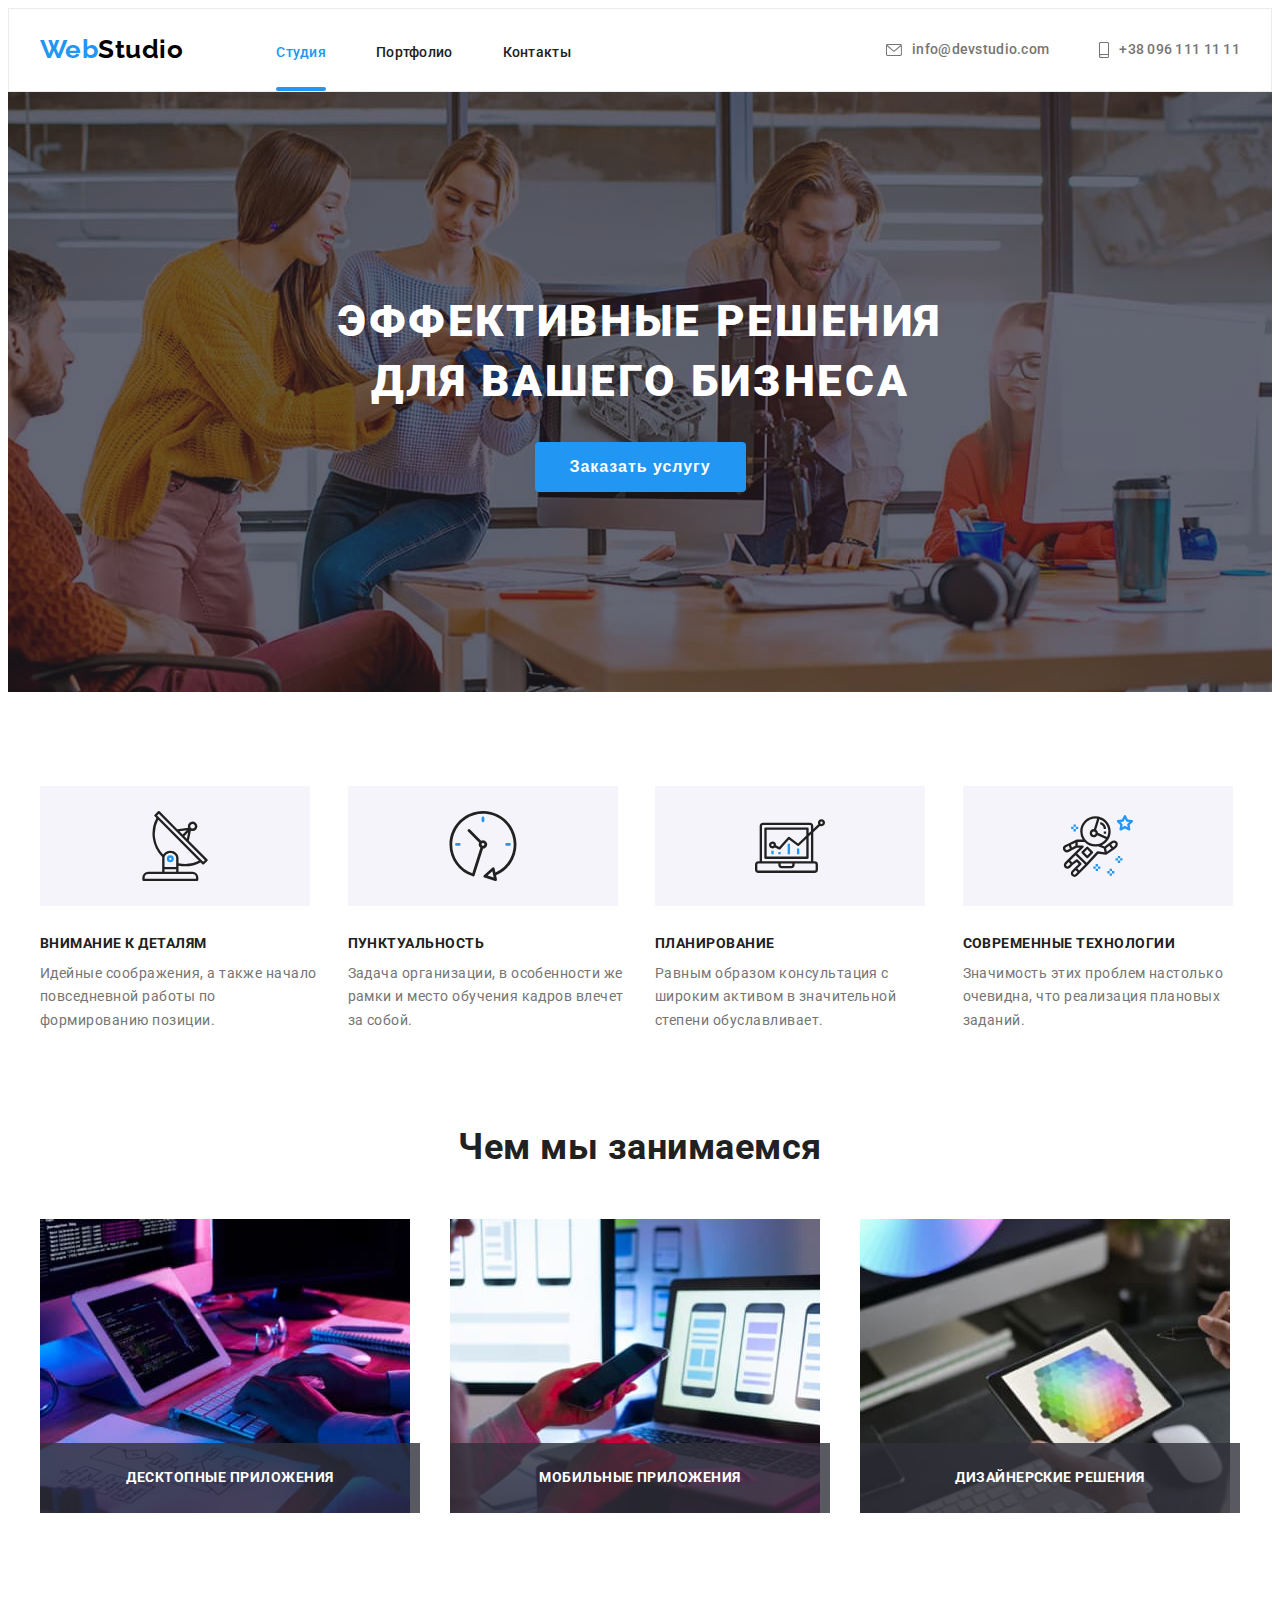
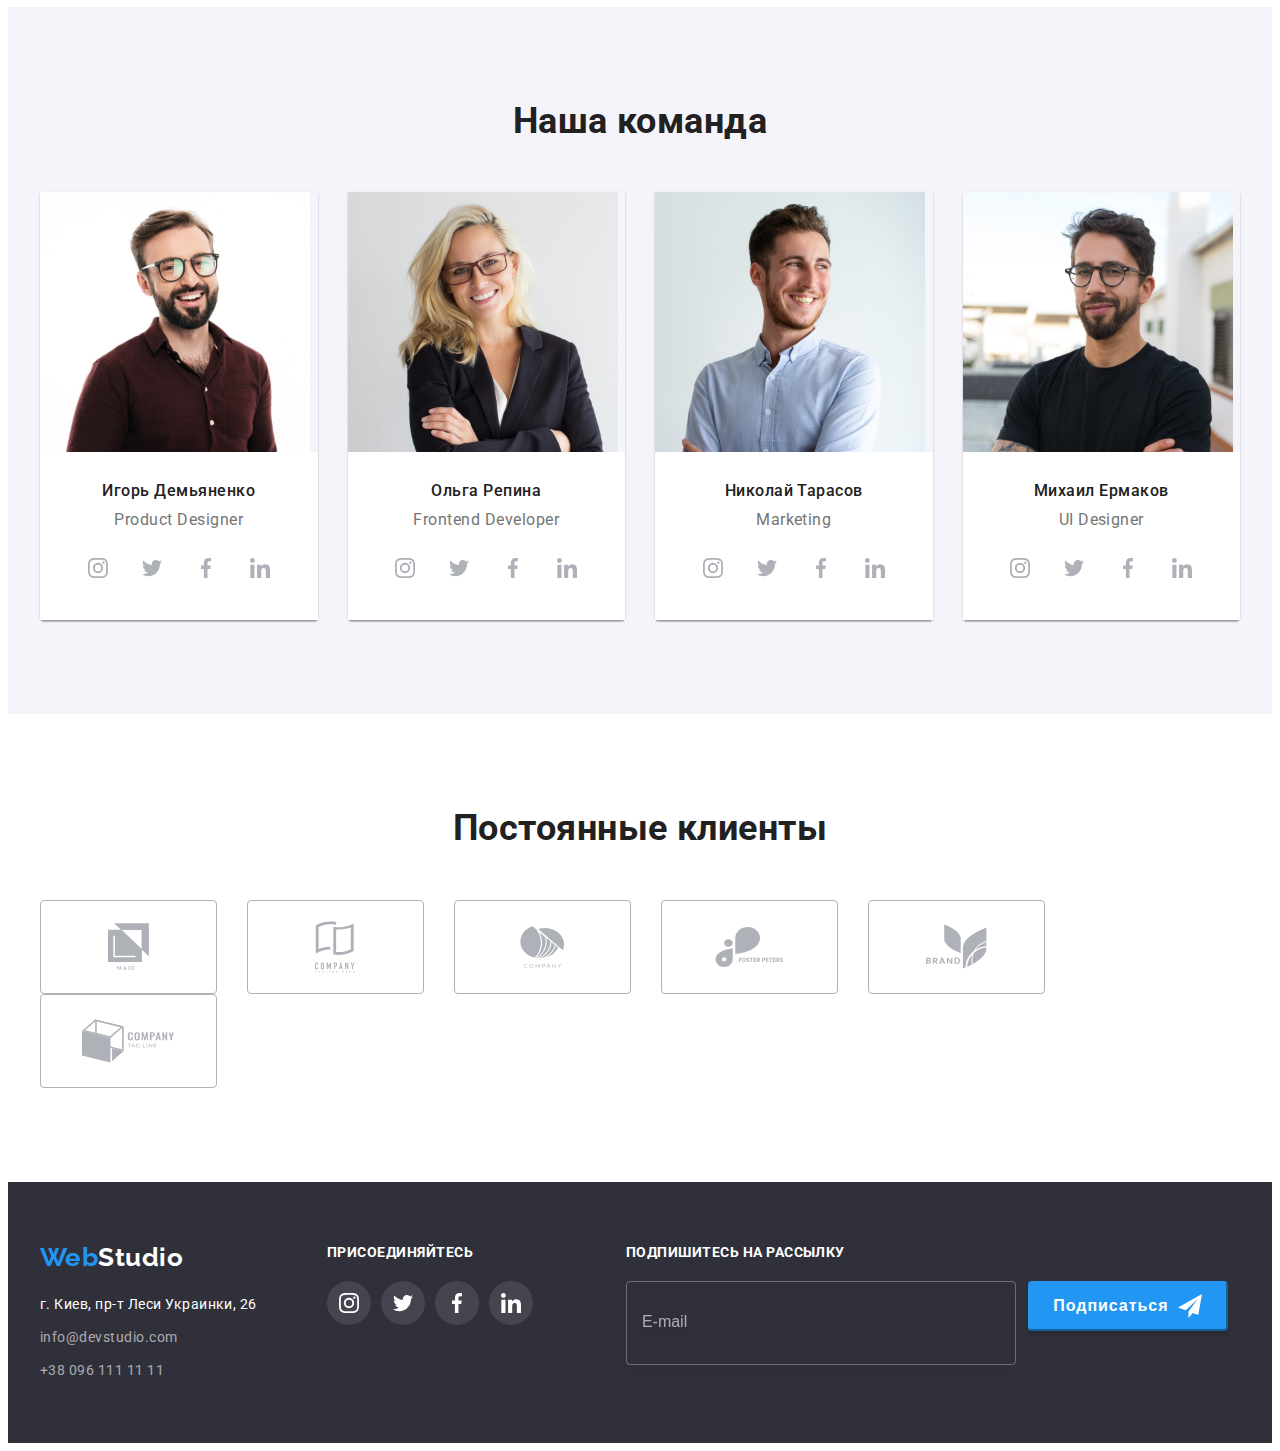
==== index.html @ ed7ffbe1 "дз 7" ====
<!DOCTYPE html>
<html lang="ru">

<head>
  <meta charset="UTF-8" />
  <meta http-equiv="X-UA-Compatible" content="IE=edge" />
  <meta name="viewport" content="width=device-width, initial-scale=1.0" />
  <title>Студия</title>
  <link rel="preconnect" href="https://fonts.gstatic.com" />
  <link href="https://fonts.googleapis.com/css2?family=Raleway:wght@700&family=Roboto:wght@400;500;700;900&display=swap"
    rel="stylesheet" />
  <link rel="stylesheet" href="https://cdnjs.cloudflare.com/ajax/libs/modern-normalize/1.1.0/modern-normalize.min.css"
    integrity="sha512-wpPYUAdjBVSE4KJnH1VR1HeZfpl1ub8YT/NKx4PuQ5NmX2tKuGu6U/JRp5y+Y8XG2tV+wKQpNHVUX03MfMFn9Q=="
    crossorigin="anonymous" referrerpolicy="no-referrer" />
  <link rel="stylesheet" href="./css/styles.css" />
</head>

<body>
  <!--Шапка-->
  <header class="header">
    <div class="container">
      <nav class="nav">
        <a href="./" class="logo link"><span class="prelogo">Web</span>Studio</a>
        <ul class="nav-list list">
          <li class="item"><a href="./index.html" class="link-nav current link">Студия</a></li>
          <li class="item"><a href="./portfolio.html" class="link-nav link">Портфолио</a></li>
          <li class="item"><a href="" class="link-nav link">Контакты</a></li>
        </ul>
      </nav>
      <ul class="info list">
        <li class="item">
          <a href="mailto:info@devstudio.com" class="link-info link">
            <svg class="icon" width="16" height="12">
              <use href="./images/icons.svg#icon-envelope"></use>
            </svg>info@devstudio.com
          </a>
        </li>
        <li class="item">
          <a href="tel:+380961111111" class="link-info link">
            <svg class="icon" width="10" height="16">
              <use href="./images/icons.svg#icon-smartphone"></use>
            </svg>+38 096 111 11 11</a>
        </li>
      </ul>
    </div>
  </header>
  <main>
    <!--Герой-->
    <section class="hero">
      <div class="container">
        <h1 class="hero-title list">
          Эффективные решения<br />
          для вашего бизнеса
        </h1>
        <button type="button" class="button-hero" data-modal-open>Заказать услугу</button>
      </div>
    </section>
    <!--Особенности-->
    <section class="section nopadding">
      <div class="container features">
        <h2 class="visually-hidden">Особенности</h2>
        <ul class="list">
          <li class="item">
            <div class="box">
              <svg class="icon" width="70" height="70">
                <use href="./images/icons.svg#icon-antenna"></use>
              </svg>
            </div>
            <h3 class="title">Внимание к деталям</h3>
            <p class="text">
              Идейные соображения, а также начало повседневной работы по формированию позиции.
            </p>
          </li>
          <li class="item">
            <div class="box">
              <svg class="icon" width="70" height="70">
                <use href="./images/icons.svg#icon-clock"></use>
              </svg>
            </div>
            <h3 class="title">Пунктуальность</h3>
            <p class="text">
              Задача организации, в особенности же рамки и место обучения кадров влечет за собой.
            </p>
          </li>
          <li class="item">
            <div class="box">
              <svg class="icon" width="70" height="70">
                <use href="./images/icons.svg#icon-diagram"></use>
              </svg>
            </div>
            <h3 class="title">Планирование</h3>
            <p class="text">
              Равным образом консультация с широким активом в значительной степени обуславливает.
            </p>
          </li>
          <li class="item">
            <div class="box">
              <svg class="icon" width="70" height="70">
                <use href="./images/icons.svg#icon-astronaut"></use>
              </svg>
            </div>
            <h3 class="title">Современные технологии</h3>
            <p class="text">
              Значимость этих проблем настолько очевидна, что реализация плановых заданий.
            </p>
          </li>
        </ul>
      </div>
    </section>
    <!--Чем мы занимаемся-->
    <section class="section">
      <div class="container works">
        <h2 class="heading">Чем мы занимаемся</h2>
        <ul class="list">
          <li class="item">
            <img src="./images/studio/what-are-we-doing-2.jpg" alt="работа за компьютером" width="370" height="294" />
            <p class="works-text">Десктопные приложения</p>
          </li>
          <li class="item">
            <img src="./images/studio/what-are-we-doing.jpg" alt="работа за компьютером" width="370" height="294" />
            <p class="works-text">Мобильные приложения</p>
          </li>
          <li class="item">
            <img src="./images/studio/what-are-we-doing-3.jpg" alt="работа за планшетом" width="370" height="294" />
            <p class="works-text">Дизайнерские решения</p>
          </li>
        </ul>
      </div>
    </section>
    <!--Наша команда-->
    <section class="section team">
      <div class="container">
        <h2 class="heading">Наша команда</h2>
        <ul class="list">
          <li class="item">
            <img src="./images/studio/ihor-demianenko.jpg" alt="фото мужчины" width="270" height="260" />
            <div class="caption">
              <h3 class="title">Игорь Демьяненко</h3>
              <p lang="en" class="text">Product Designer</p>
              <ul class="list list-icon">
                <li class="icon">
                  <a class="icon-link" href=""><svg width="20" height="20">
                      <use href="./images/icons.svg#icon-instagram"></use>
                    </svg></a>
                </li>
                <li class="icon">
                  <a class="icon-link" href=""><svg width="20" height="20">
                      <use href="./images/icons.svg#icon-twitter"></use>
                    </svg></a>
                </li>
                <li class="icon">
                  <a class="icon-link" href=""><svg width="20" height="20">
                      <use href="./images/icons.svg#icon-facebook"></use>
                    </svg></a>
                </li>
                <li class="icon">
                  <a class="icon-link" href=""><svg width="20" height="20">
                      <use href="./images/icons.svg#icon-linkedin"></use>
                    </svg></a>
                </li>
              </ul>
            </div>
          </li>
          <li class="item">
            <img src="./images/studio/olga-repina.jpg" alt="фото девушки" width="270" height="260" />
            <div class="caption">
              <h3 class="title">Ольга Репина</h3>
              <p lang="en" class="text">Frontend Developer</p>
              <ul class="list list-icon">
                <li class="icon">
                  <a class="icon-link" href=""><svg width="20" height="20">
                      <use href="./images/icons.svg#icon-instagram"></use>
                    </svg></a>
                </li>
                <li class="icon">
                  <a class="icon-link" href=""><svg width="20" height="20">
                      <use href="./images/icons.svg#icon-twitter"></use>
                    </svg></a>
                </li>
                <li class="icon">
                  <a class="icon-link" href=""><svg width="20" height="20">
                      <use href="./images/icons.svg#icon-facebook"></use>
                    </svg></a>
                </li>
                <li class="icon">
                  <a class="icon-link" href=""><svg width="20" height="20">
                      <use href="./images/icons.svg#icon-linkedin"></use>
                    </svg></a>
                </li>
              </ul>
            </div>
          </li>
          <li class="item">
            <img src="./images/studio/nicolay-tarasov.jpg" alt="фото мужчины" width="270" height="260" />
            <div class="caption">
              <h3 class="title">Николай Тарасов</h3>
              <p lang="en" class="text">Marketing</p>
              <ul class="list list-icon">
                <li class="icon">
                  <a class="icon-link" href=""><svg width="20" height="20">
                      <use href="./images/icons.svg#icon-instagram"></use>
                    </svg></a>
                </li>
                <li class="icon">
                  <a class="icon-link" href=""><svg width="20" height="20">
                      <use href="./images/icons.svg#icon-twitter"></use>
                    </svg></a>
                </li>
                <li class="icon">
                  <a class="icon-link" href=""><svg width="20" height="20">
                      <use href="./images/icons.svg#icon-facebook"></use>
                    </svg></a>
                </li>
                <li class="icon">
                  <a class="icon-link" href=""><svg width="20" height="20">
                      <use href="./images/icons.svg#icon-linkedin"></use>
                    </svg></a>
                </li>
              </ul>
            </div>
          </li>
          <li class="item">
            <img src="./images/studio/mihail-ermakov.jpg" alt="фото мужчины" width="270" height="260" />
            <div class="caption">
              <h3 class="title">Михаил Ермаков</h3>
              <p lang="en" class="text">UI Designer</p>
              <ul class="list list-icon">
                <li class="icon">
                  <a class="icon-link" href=""><svg width="20" height="20">
                      <use href="./images/icons.svg#icon-instagram"></use>
                    </svg></a>
                </li>
                <li class="icon">
                  <a class="icon-link" href=""><svg width="20" height="20">
                      <use href="./images/icons.svg#icon-twitter"></use>
                    </svg></a>
                </li>
                <li class="icon">
                  <a class="icon-link" href=""><svg width="20" height="20">
                      <use href="./images/icons.svg#icon-facebook"></use>
                    </svg></a>
                </li>
                <li class="icon">
                  <a class="icon-link" href=""><svg width="20" height="20">
                      <use href="./images/icons.svg#icon-linkedin"></use>
                    </svg></a>
                </li>
              </ul>
            </div>
          </li>
        </ul>
      </div>
    </section>
    <!-- Постоянные клиенты -->
    <section class="section clients">
      <div class="container">
        <h2 class="heading">Постоянные клиенты</h2>
        <ul class="list">
          <li class="icon">
            <a class="icon-link" href=""><svg width="41" height="47">
                <use href="./images/icons.svg#icon-client-one"></use>
              </svg></a>
          </li>
          <li class="icon">
            <a class="icon-link" href=""><svg width="40" height="52">
                <use href="./images/icons.svg#icon-client-two"></use>
              </svg></a>
          </li>
          <li class="icon">
            <a class="icon-link" href=""><svg width="44" height="42">
                <use href="./images/icons.svg#icon-client-three"></use>
              </svg></a>
          </li>
          <li class="icon">
            <a class="icon-link" href=""><svg width="85" height="40">
                <use href="./images/icons.svg#icon-client-four"></use>
              </svg></a>
          </li>
          <li class="icon">
            <a class="icon-link" href=""><svg width="63" height="45">
                <use href="./images/icons.svg#icon-client-five"></use>
              </svg></a>
          </li>
          <li class="icon">
            <a class="icon-link" href=""><svg width="94" height="44">
                <use href="./images/icons.svg#icon-client-six"></use>
              </svg></a>
          </li>
        </ul>
      </div>
    </section>
  </main>
  <!--Футер-->
  <footer class="footer">
    <div class="container footer-box">
      <div class="fotter-address">
        <a href="./" class="footer-logo link"><span class="prelogo">Web</span>Studio</a>
        <address class="address">
          <ul class="list">
            <li class="item">
              <a href="https://goo.gl/maps/eZ2Spch4mHqErUUC6" target="_blank" rel="noopener noreferrer"
                class="address-link link">г. Киев, пр-т Леси Украинки, 26</a>
            </li>
            <li class="item">
              <a href="mailto:info@devstudio.com" class="footer-link link">info@devstudio.com</a>
            </li>
            <li class="item">
              <a href="tel:+380961111111" class="footer-link link">+38 096 111 11 11</a>
            </li>
          </ul>
        </address>
      </div>
      <div class="social-link">
        <b class="join">присоединяйтесь</b>
        <ul class="list list-icon">
          <li class="icon">
            <a class="icon-link" href=""><svg width="20" height="20">
                <use href="./images/icons.svg#icon-instagram"></use>
              </svg></a>
          </li>
          <li class="icon">
            <a class="icon-link" href=""><svg width="20" height="20">
                <use href="./images/icons.svg#icon-twitter"></use>
              </svg></a>
          </li>
          <li class="icon">
            <a class="icon-link" href=""><svg width="20" height="20">
                <use href="./images/icons.svg#icon-facebook"></use>
              </svg></a>
          </li>
          <li class="icon">
            <a class="icon-link" href=""><svg width="20" height="20">
                <use href="./images/icons.svg#icon-linkedin"></use>
              </svg></a>
          </li>
        </ul>
      </div>
      <div class="footer-form-box">
        <b class="footer-form-title">Подпишитесь на рассылку</b>
        <form class="footer-form" action="#">
        <label class="footer-form-field">
          <input class="footer-form-input" type="email" name="user-email" placeholder="E-mail" required>
        </label>
        <button class="footer-form-btn" type="submit">Подписаться
          <svg class="footer-form-icon" width="24" height="24">
            <use href="./images/icons.svg#icon-send"></use>
          </svg>
        </button>
        </form>
        </div>
      </div>
  </footer>
  <!-- Backdrop Modal -->
  <div class="backdrop is-hidden" data-modal>
    <div class="modal">
      <button class="btn-modal" type="button" data-modal-close>
        <svg width="11" height="11">
          <use href="./images/icons.svg#icon-close-black"></use>
        </svg>
      </button>
      <form action="#" class="modal-form">
        <b class="modal-form-title">Оставьте свои данные, мы вам перезвоним</b>
        <label class="modal-form-field">Имя
          <span class="modal-form-position">
            <input class="modal-form-input" type="text" name="user-name" pattern="[a-zA-Zа-яёА-ЯЁ]+" required
              minlength="2">
            <svg class="modal-form-icon" width="12" height="12">
              <use href="./images/icons.svg#icon-person"></use>
            </svg>
          </span>
        </label>
        <label class="modal-form-field">Телефон
          <span class="modal-form-position">
            <input class="modal-form-input" type="tel" name="user-phone" pattern="[0-9]{3}-[0-9]{3}-[0-9]{2}-[0-9]{2}"
              title="096-000-00-00" required>
            <svg class="modal-form-icon" width="13" height="13">
              <use href="./images/icons.svg#icon-phone"></use>
            </svg>
          </span>
        </label>
        <label class="modal-form-field">Почта
          <span class="modal-form-position">
            <input class="modal-form-input" type="email" name="user-email" required>
            <svg class="modal-form-icon" width="18" height="18">
              <use href="./images/icons.svg#icon-email"></use>
            </svg>
          </span>
        </label>
        <label class="modal-form-textarea">Комментарий
          <textarea class="modal-form-message" name="user-message" placeholder="Введите текст"></textarea>
        </label>
        <label for="accept-policy" class="modal-form-checkbox-field">
          <input type="checkbox" class="modal-form-checkbox visually-hidden" id="accept-policy">
          <span class="checkbox-icon"></span>Соглашаюсь с рассылкой и принимаю&nbsp;
          <a href="#" class="modal-form-checkbox-link">Условия договора</a>
        </label>
        <button type="submit" class="modal-form-btn">Отправить</button>
      </form>

    </div>
  </div>
  <script src="./js/modal.js"></script>
</body>

</html>
---- css/styles.css ----
:root {
  --transition: 250ms cubic-bezier(0.4, 0, 0.2, 1);
  --primary-text-color: #757575;
  --title-color: #212121;
  --white-color: #ffffff;
  --accent-color: #2196f3;
  --accent-background: #2f303a;
}
/* Сброс */
h1,
h2,
h3,
h4,
h5,
h6,
p {
  margin-top: 0px;
  margin-bottom: 0px;
}
ul,
ol {
  margin-top: 0px;
  margin-bottom: 0px;
  padding-left: 0px;
}
img {
  display: block;
}
.list {
  list-style-type: none;
}
.link {
  text-decoration: none;
}
.visually-hidden {
  position: absolute !important;
  clip: rect(1px 1px 1px 1px); /* IE6, IE7 */
  clip: rect(1px, 1px, 1px, 1px);
  padding: 0 !important;
  border: 0 !important;
  height: 1px !important;
  width: 1px !important;
  overflow: hidden;
}
/* Боди */
body {
  color: var(--primary-text-color);
  font-family: Roboto, sans-serif;
  letter-spacing: 0.03em;
  font-size: 16px;
}
/* Контейнер */
.container {
  width: 1200px;
  padding-left: 15px;
  padding-right: 15px;
  margin-left: auto;
  margin-right: auto;
}
/*Шапка*/
.header {
  border: 1px solid #ececec;
}
.header .container {
  display: flex;
  align-items: center;
}
/*Логотип*/
.prelogo {
  color: var(--accent-color);
}
.logo {
  font-family: Raleway, sans-serif;
  font-weight: 700;
  font-size: 26px;
  line-height: 1.2;

  color: #000000;
  margin-right: 93px;
}
/*Навигация*/
.nav-list {
  display: flex;
}
.nav-list .item + .item {
  margin-left: 50px;
}
.info {
  display: flex;
  margin-left: auto;
}
.nav {
  display: flex;
  align-items: center;
}
.info .item + .item {
  margin-left: 50px;
}
.link-nav {
  display: inline-block;
  font-weight: 500;
  font-size: 14px;
  line-height: 1.14;
  letter-spacing: 0.02em;

  color: var(--title-color);

  padding-top: 36px;
  padding-bottom: 30px;

  transition: color var(--transition);
}
.link-info {
  display: flex;
  align-items: center;

  font-weight: 500;
  font-size: 14px;
  line-height: 1.14;
  letter-spacing: 0.02em;

  color: var(--primary-text-color);

  transition: color var(--transition);
}
/* Icon */
.info .icon {
  fill: currentColor;
  margin-right: 10px;
}
/* Hover Focus Current */
.link-nav.current,
.link-info:hover,
.link-nav:hover,
.address-link:hover,
.footer-link:hover,
.link-info:focus,
.link-nav:focus,
.address-link:focus,
.footer-link:focus {
  color: var(--accent-color);
}
.current {
  position: relative;
}
.current::after {
  position: absolute;
  bottom: 0;
  content: '';
  display: block;
  width: 100%;
  height: 4px;
  background-color: var(--accent-color);
  border-radius: 2px;
}

/*Герой*/
.hero {
  text-align: center;
  align-items: center;
  max-width: 1600px;

  background-color: var(--accent-background);
  background-image: linear-gradient(rgba(47, 48, 58, 0.4), rgba(47, 48, 58, 0.4)),
    url(../images/studio/bgimd.jpg);
  background-size: cover;
  background-position: center;

  margin: 0 auto;
  padding-top: 200px;
  padding-bottom: 200px;
}
.hero-title {
  font-weight: 900;
  font-size: 44px;
  line-height: 1.36;
  text-align: center;
  letter-spacing: 0.06em;
  text-transform: uppercase;

  color: var(--white-color);

  margin-bottom: 30px;
}

/*Кнопка героя*/
.button-hero {
  display: flex;
  align-items: center;
  font-weight: 700;
  font-size: 16px;
  line-height: 1.88;
  letter-spacing: 0.06em;
  height: 50px;
  min-width: 200px;
  cursor: pointer;

  background-color: var(--accent-color);
  color: var(--white-color);

  margin-left: auto;
  margin-right: auto;
  padding: 10px 32px;
  border: solid transparent;
  border-radius: 4px;

  transition: background-color var(--transition), box-shadow var(--transition);
}
.button-hero:hover {
  background-color: #188ce8;
  box-shadow: 0px 4px 4px rgba(0, 0, 0, 0.15);
}

/*Секции*/
.section {
  padding-top: 94px;
  padding-bottom: 94px;
}

.section .list {
  display: flex;
  flex-wrap: wrap;
  margin-left: -30px;
}
.section .item {
  margin-left: 30px;
  flex-basis: calc((100% - 120px) / 4);
}
.heading {
  font-size: 36px;
  line-height: 1.16;
  text-align: center;

  color: var(--title-color);

  margin-bottom: 50px;
}

.section .title {
  font-size: 14px;
  font-weight: 500;
  line-height: 1.18;

  color: var(--title-color);

  margin-bottom: 10px;
}
.section .text {
  font-size: 14px;
  line-height: 1.7;
}
/* Особенности */
.nopadding {
  padding-bottom: 0;
}
.features .item {
  width: 270px;
}
.features .title {
  color: var(--title-color);
  font-weight: 700;
  line-height: 1.14;
  text-transform: uppercase;
}
.features .box {
  max-width: 270px;
  height: 120px;
  margin-bottom: 30px;

  background-color: #f5f4fa;

  display: flex;
  align-items: center;
  justify-content: center;
}

/*Чем мы занимаемся*/
.works .list {
  margin-left: -30px;
}
.works .item {
  position: relative;
  margin-left: 30px;
  flex-basis: calc((100% - 90px) / 3);
}
.works-text {
  position: absolute;
  bottom: 0;

  font-weight: 700;
  font-size: 14px;
  line-height: 1.14;
  text-align: center;
  text-transform: uppercase;

  width: 100%;
  padding-top: 27px;
  padding-bottom: 27px;

  background: rgba(47, 48, 58, 0.8);
  color: var(--white-color);
}

/* Наша команда */
.team .list-icon {
  text-align: center;
  margin-left: 0;
  margin-top: 16px;
  justify-content: center;
}
.team .icon-link {
  color: #afb1b8;
}
.team .icon-link:hover,
.team .icon-link:focus {
  background-color: var(--accent-color);
  fill: var(--white-color);
}
.list-icon .icon-link {
  fill: currentColor;
  display: flex;
  padding: 12px;
  border-radius: 50%;

  transition: background-color var(--transition), fill var(--transition);
}
.list-icon .icon + .icon {
  margin-left: 10px;
}
.team .item {
  width: 270px;
  text-align: center;
  box-shadow: 0px 1px 3px rgba(0, 0, 0, 0.12), 0px 1px 1px rgba(0, 0, 0, 0.14),
    0px 2px 1px rgba(0, 0, 0, 0.2);
  border-radius: 0px 0px 4px 4px;
}
.team .title {
  font-size: 16px;
}
.team .text {
  font-size: 16px;
  line-height: 1.18;
}
.caption {
  background-color: var(--white-color);
  padding-top: 30px;
  padding-bottom: 30px;
}
.section.team {
  background-color: #f5f4fa;
}

/* Постоянные клиенты */
.clients .icon {
  display: flex;
  width: 170px;
  height: 92px;
  margin-left: 30px;
  flex-basis: calc((100% - 180px) / 6);

  fill: currentColor;
  border: 1px solid #afb1b8;
  border-radius: 4px;
}
.clients .icon-link {
  display: flex;
  justify-content: center;
  align-items: center;
  width: 100%;
  height: 100%;
  fill: #afb1b8;

  transition: fill var(--transition), border var(--transition);
}
.clients .icon-link:hover,
.clients .icon-link:focus {
  fill: var(--accent-color);
  border: 1px solid var(--accent-color);
}

/*Футер*/
.footer {
  background-color: var(--accent-background);
  padding-top: 60px;
  padding-bottom: 60px;
}
.footer-box {
  display: flex;
}
.footer-logo {
  display: inline-block;

  font-family: Raleway, sans-serif;
  font-weight: 700;
  font-size: 26px;
  line-height: 1.2;

  margin-bottom: 20px;
}
.address {
  font-style: normal;
  font-size: 14px;
  line-height: 1.7;
  margin-right: 70px;
}
.footer-logo,
.address-link {
  color: var(--white-color);
}
.address-link {
  transition: color var(--transition);
}
.footer-link {
  color: rgba(255, 255, 255, 0.6);

  transition: color var(--transition);
}
.address .item {
  margin-bottom: 9px;
}
.address .item:last-child {
  margin-bottom: 0px;
}
.social-link .list-icon {
  display: flex;
}
.join {
  display: inline-block;
  font-size: 14px;
  line-height: 1.14;
  text-transform: uppercase;
  margin-bottom: 20px;

  color: var(--white-color);
}
.social-link .icon-link {
  background-color: rgba(255, 255, 255, 0.1);
  fill: var(--white-color);

  transition: background-color var(--transition);
}
.social-link .icon-link:hover,
.social-link .icon-link:focus {
  background-color: var(--accent-color);
}

/* Портфолио*/
/* Кнопки портфолио */
.list.filter {
  display: flex;
  justify-content: center;
  margin-bottom: 50px;
}
.filter .item {
  flex-basis: auto;
}
.filter .item + .item {
  margin-left: 8px;
}
.button-portfolio {
  display: flex;
  align-items: center;
  font-weight: 500;
  font-size: 16px;
  line-height: 1.6;
  cursor: pointer;

  background: #f5f4fa;
  color: var(--title-color);

  height: 38px;
  min-width: 73px;
  padding-top: 6px;
  padding-bottom: 6px;
  padding-left: 22px;
  padding-right: 22px;

  border-radius: 4px;
  border: solid transparent;

  transition: background-color var(--transition), color var(--transition),
    box-shadow var(--transition);
}
.button-portfolio:hover,
.button-portfolio:focus {
  background-color: var(--accent-color);
  color: var(--white-color);
  box-shadow: 0px 3px 1px rgba(0, 0, 0, 0.1), 0px 1px 2px rgba(0, 0, 0, 0.08),
    0px 2px 2px rgba(0, 0, 0, 0.12);
}

/* Карточки портфолио */
.portfolio .list {
  flex-wrap: wrap;

  margin-top: -30px;
}
.portfolio .item {
  margin-top: 30px;
  flex-basis: calc((100% - 90px) / 3);
}
.portfolio .link {
  display: block;
  transition: box-shadow var(--transition);
}
.portfolio .link:hover,
.portfolio .link:focus {
  box-shadow: 0px 1px 1px rgba(0, 0, 0, 0.12), 0px 4px 4px rgba(0, 0, 0, 0.06),
    1px 4px 6px rgba(0, 0, 0, 0.12);
}
.portfolio .title {
  font-weight: 700;
  font-size: 18px;
  line-height: 2;
  letter-spacing: 0.06em;

  color: var(--title-color);
}
.portfolio .subject {
  font-size: 16px;
  line-height: 1.8;

  color: var(--primary-text-color);
}
.portfolio .text {
  width: 370px;
  padding-top: 20px;
  padding-bottom: 20px;
  padding-left: 24px;
  padding-right: 24px;
  border: 1px solid #eeeeee;
  border-top: none;
}
.portfolio .overlay {
  position: relative;
  overflow: hidden;
}
.portfolio .link:hover .overlay-text,
.portfolio .link:focus .overlay-text {
  transform: translateY(0%);
}
.overlay-text {
  display: inline-block;
  position: absolute;
  top: 0;
  left: 0;
  padding: 63px 24px;

  width: 100%;
  height: 100%;

  font-size: 18px;
  line-height: 1.55;

  color: var(--white-color);
  background: rgba(33, 150, 243, 0.9);

  transition: transform var(--transition);

  transform: translateY(100%);
}
/* Backdrop */
.backdrop {
  position: fixed;
  top: 0;
  left: 0;
  width: 100vw;
  height: 100vh;
  background-color: rgba(0, 0, 0, 0.2);

  visibility: visible;
  opacity: 1;
  pointer-events: auto;

  transition: visibility var(--transition), opacity var(--transition);
}

.modal {
  position: absolute;
  top: 50%;
  left: 50%;

  padding: 40px;
  width: 528px;
  height: 581px;

  background: var(--white-color);
  box-shadow: 0px 1px 3px rgba(0, 0, 0, 0.12), 0px 1px 1px rgba(0, 0, 0, 0.14),
    0px 2px 1px rgba(0, 0, 0, 0.2);
  border-radius: 4px;

  transform: translate(-50%, -50%);
}
.btn-modal {
  position: absolute;
  top: 8px;
  right: 8px;

  width: 30px;
  height: 30px;
  padding: 0;

  cursor: pointer;

  background: var(--white-color);
  border: 1px solid rgba(0, 0, 0, 0.1);
  border-radius: 50%;

  transition: fill var(--transition);
}
.btn-modal:hover,
.btn-modal:focus {
  fill: var(--accent-color);
}
.is-hidden {
  visibility: hidden;
  opacity: 0;
  pointer-events: none;
}

/* Modal form */
.modal-form {
  display: flex;
  flex-direction: column;
}
.modal-form-title {
  font-size: 20px;
  line-height: 1.15;

  margin-bottom: 12px;

  color: var(--title-color);
}

.modal-form-field {
  font-size: 12px;
  line-height: 1.16;
  margin-bottom: 10px;
}
.modal-form-input {
  width: 100%;
  height: 40px;
  margin-top: 4px;
  padding-left: 42px;

  border: 1px solid rgba(33, 33, 33, 0.2);
  border-radius: 4px;
  cursor: pointer;

  transition: border-color var(--transition);
}
.modal-form-input:focus,
.modal-form-input:hover {
  outline: none;
  border-color: var(--accent-color);
}

.modal-form-position {
  display: block;
  position: relative;
}
.modal-form-icon {
  position: absolute;
  top: 50%;
  left: 12px;

  transform: translateY(-50%);
  transition: fill var(--transition);
}
.modal-form-input:focus + .modal-form-icon {
  fill: var(--accent-color);
}

.modal-form-message {
  width: 100%;
  height: 120px;

  padding: 12px 16px;
  margin-top: 4px;
  margin-bottom: 20px;

  border: 1px solid rgba(33, 33, 33, 0.2);
  border-radius: 4px;
  resize: none;

  transition: border-color var(--transition);
}
.modal-form-message:focus,
.modal-form-message:hover {
  outline: none;
  border-color: var(--accent-color);
}

.modal-form-textarea {
  font-size: 12px;
  line-height: 1.16;
}
.modal-form-message::placeholder {
  color: rgba(117, 117, 117, 0.5);
}
/* Checkbox */
.modal-form-checkbox-field {
  display: flex;
  justify-content: center;
  align-items: center;

  font-size: 14px;
  line-height: 1.7;
  margin-bottom: 30px;
}
.checkbox-icon {
  display: inline-block;
  width: 16px;
  height: 15px;
  margin-right: 10px;

  border: 2px solid var(--title-color);

  cursor: pointer;

  transition: background-image var(--transition), border-color var(--transition);
}
.modal-form-checkbox:checked + .checkbox-icon {
  background-color: var(--accent-color);
  background-image: url(../images/modal-icons/check.svg);
  background-position: center;
  width: 16px;
  height: 15px;
}
.modal-form-checkbox:focus + .checkbox-icon {
  outline: none;
  border-color: var(--accent-color);
}
.modal-form-btn {
  height: 50px;
  min-width: 200px;
  padding: 10px 55px;
  margin-right: auto;
  margin-left: auto;

  background: var(--accent-color);
  color: var(--white-color);

  font-weight: 700;
  font-size: 16px;
  line-height: 1.9;

  display: flex;
  align-items: center;
  text-align: center;
  justify-content: center;

  box-shadow: 0px 4px 4px rgba(0, 0, 0, 0.15);
  border-radius: 4px;
  cursor: pointer;
  transition: background-color var(--transition);
}
.modal-form-btn:hover,
.modal-form-btn:focus {
  background-color: #188ce8;
}

/* Footer form */
.footer-form-box {
  margin-left: 93px;
}
.footer-form {
  display: flex;
}
.footer-form-title {
  display: inline-block;
  font-size: 14px;
  line-height: 1.14;
  text-transform: uppercase;

  color: var(--white-color);

  margin-bottom: 20px;
}
.footer-form-input {
  width: 358px;
  height: 50px;

  border: 1px solid rgba(255, 255, 255, 0.3);
  filter: drop-shadow(0px 4px 4px rgba(0, 0, 0, 0.15));
  border-radius: 4px;

  background-color: inherit;

  padding: 16px 15px;
  outline: none;
  cursor: pointer;
  transition: border-color var(--transition);
}
.footer-form-input:hover,
.footer-form-input:focus {
  border-color: var(--accent-color);
}
.footer-form-input::placeholder {
  font-size: 16px;
  line-height: 1.25;

  color: rgba(255, 255, 255, 0.6);
}

.footer-form-btn {
  display: flex;
  align-items: center;
  justify-content: center;

  height: 50px;
  min-width: 200px;
  margin-left: 12px;

  font-weight: 700;
  font-size: 16px;
  line-height: 1.88;
  letter-spacing: 0.06em;
  cursor: pointer;

  box-shadow: 0px 4px 4px rgba(0, 0, 0, 0.15);
  border-radius: 4px;
  border-color: var(--accent-color);

  background-color: var(--accent-color);
  color: var(--white-color);
}
.footer-form-icon {
  fill: var(--white-color);
  margin-left: 10px;
}
.footer-form-box {
  display: inline-block;
}
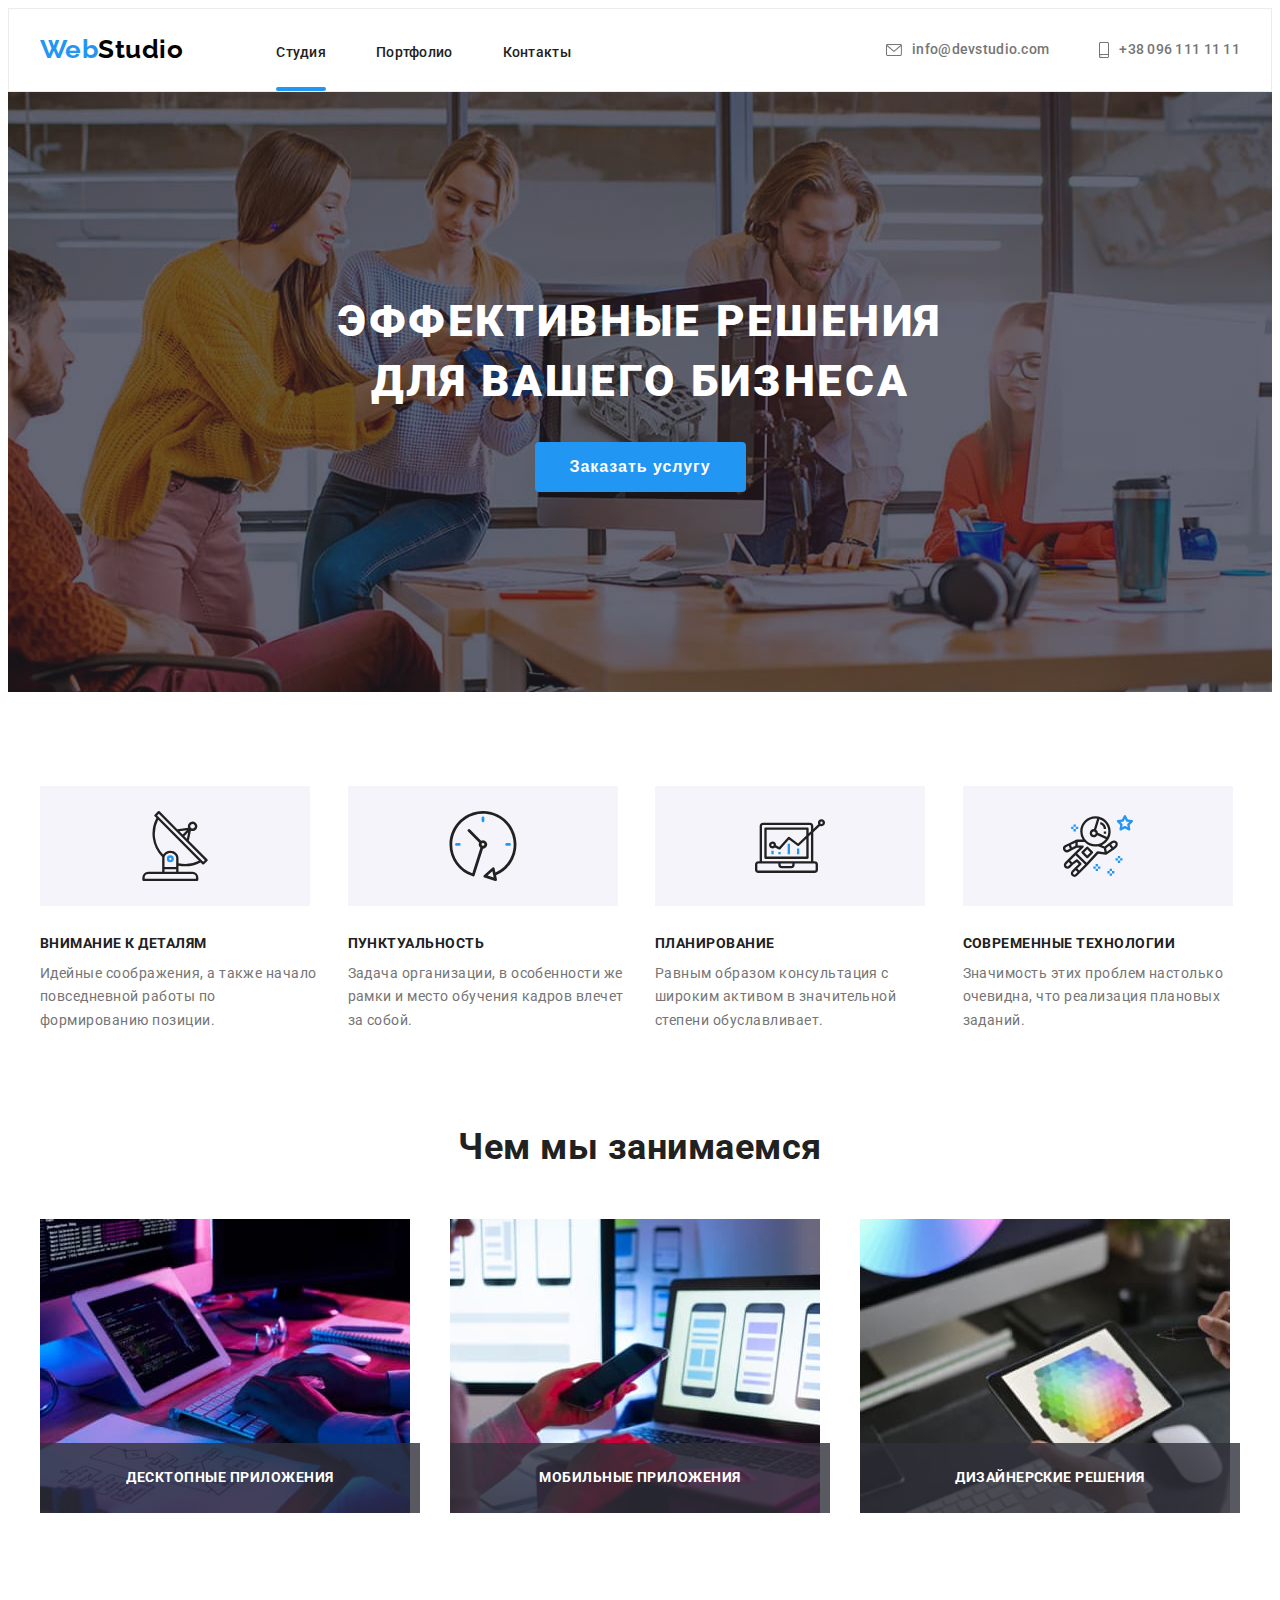
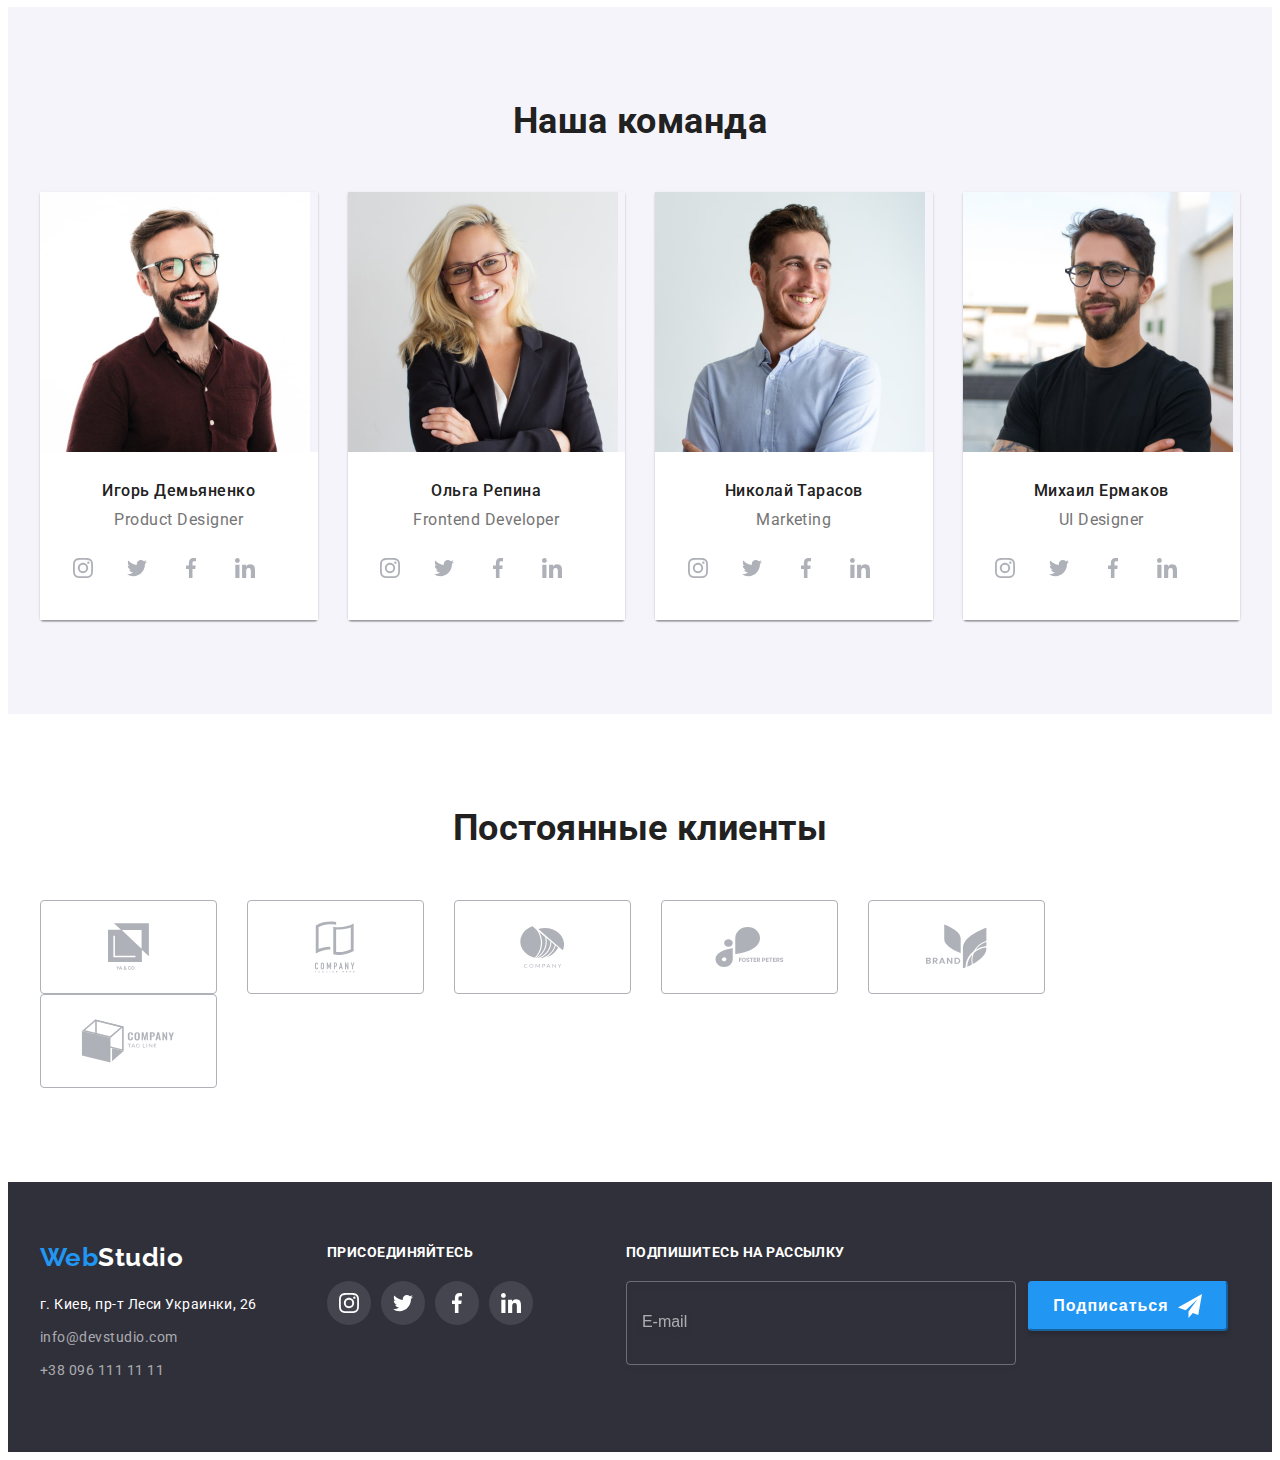
==== commit 10927fe2: "перейменованно за допомогою BEM" ====
--- a/index.html
+++ b/index.html
@@ -12,32 +12,32 @@
   <link rel="stylesheet" href="https://cdnjs.cloudflare.com/ajax/libs/modern-normalize/1.1.0/modern-normalize.min.css"
     integrity="sha512-wpPYUAdjBVSE4KJnH1VR1HeZfpl1ub8YT/NKx4PuQ5NmX2tKuGu6U/JRp5y+Y8XG2tV+wKQpNHVUX03MfMFn9Q=="
     crossorigin="anonymous" referrerpolicy="no-referrer" />
-  <link rel="stylesheet" href="./css/styles.css" />
+  <link rel="stylesheet" href="./css/main.min.css" />
 </head>
 
 <body>
   <!--Шапка-->
   <header class="header">
     <div class="container">
-      <nav class="nav">
-        <a href="./" class="logo link"><span class="prelogo">Web</span>Studio</a>
-        <ul class="nav-list list">
-          <li class="item"><a href="./index.html" class="link-nav current link">Студия</a></li>
-          <li class="item"><a href="./portfolio.html" class="link-nav link">Портфолио</a></li>
-          <li class="item"><a href="" class="link-nav link">Контакты</a></li>
+      <nav class="site-nav">
+        <a href="./" class="site-nav__logo link"><span class="site-nav__logo--blue">Web</span>Studio</a>
+        <ul class="site-nav__list list">
+          <li class="site-nav__item"><a href="./index.html" class="site-nav__link current link">Студия</a></li>
+          <li class="site-nav__item"><a href="./portfolio.html" class="site-nav__link link">Портфолио</a></li>
+          <li class="site-nav__item"><a href="" class="site-nav__link link">Контакты</a></li>
         </ul>
       </nav>
-      <ul class="info list">
-        <li class="item">
-          <a href="mailto:info@devstudio.com" class="link-info link">
-            <svg class="icon" width="16" height="12">
+      <ul class="site-info list">
+        <li class="site-info__item">
+          <a href="mailto:info@devstudio.com" class="site-info__link link">
+            <svg class="site-info__icon" width="16" height="12">
               <use href="./images/icons.svg#icon-envelope"></use>
             </svg>info@devstudio.com
           </a>
         </li>
-        <li class="item">
-          <a href="tel:+380961111111" class="link-info link">
-            <svg class="icon" width="10" height="16">
+        <li class="site-info__item">
+          <a href="tel:+380961111111" class="site-info__link link">
+            <svg class="site-info__icon" width="10" height="16">
               <use href="./images/icons.svg#icon-smartphone"></use>
             </svg>+38 096 111 11 11</a>
         </li>
@@ -48,59 +48,59 @@
     <!--Герой-->
     <section class="hero">
       <div class="container">
-        <h1 class="hero-title list">
+        <h1 class="hero__title">
           Эффективные решения<br />
           для вашего бизнеса
         </h1>
-        <button type="button" class="button-hero" data-modal-open>Заказать услугу</button>
+        <button type="btn" class="hero__btn" data-modal-open>Заказать услугу</button>
       </div>
     </section>
     <!--Особенности-->
-    <section class="section nopadding">
-      <div class="container features">
-        <h2 class="visually-hidden">Особенности</h2>
-        <ul class="list">
-          <li class="item">
-            <div class="box">
-              <svg class="icon" width="70" height="70">
+    <section class="section features section--nopadding">
+      <div class="container">
+        <h2 class="feature__heading visually-hidden">Особенности</h2>
+        <ul class="features__list list">
+          <li class="features__item">
+            <div class="features__box">
+              <svg class="features__icon" width="70" height="70">
                 <use href="./images/icons.svg#icon-antenna"></use>
               </svg>
             </div>
-            <h3 class="title">Внимание к деталям</h3>
-            <p class="text">
+            <h3 class="features__title">Внимание к деталям</h3>
+            <p class="features__text">
               Идейные соображения, а также начало повседневной работы по формированию позиции.
             </p>
           </li>
-          <li class="item">
-            <div class="box">
-              <svg class="icon" width="70" height="70">
+          <li class="features__item">
+            <div class="features__box">
+              <svg class="features__icon" width="70" height="70">
                 <use href="./images/icons.svg#icon-clock"></use>
               </svg>
             </div>
-            <h3 class="title">Пунктуальность</h3>
-            <p class="text">
+            <h3 class="features__title">Пунктуальность</h3>
+            <p class="features__text">
               Задача организации, в особенности же рамки и место обучения кадров влечет за собой.
             </p>
           </li>
-          <li class="item">
-            <div class="box">
-              <svg class="icon" width="70" height="70">
+          <li class="features__item">
+            <div class="features__box">
+              <svg class="features__icon" width="70" height="70">
                 <use href="./images/icons.svg#icon-diagram"></use>
               </svg>
             </div>
-            <h3 class="title">Планирование</h3>
-            <p class="text">
+            <h3 class="features__title">Планирование</h3>
+            <p class="features__text">
               Равным образом консультация с широким активом в значительной степени обуславливает.
             </p>
           </li>
-          <li class="item">
-            <div class="box">
-              <svg class="icon" width="70" height="70">
+          <li class="features__item">
+            <div class="features__box">
+              <svg class="features__icon" width="70" height="70">
                 <use href="./images/icons.svg#icon-astronaut"></use>
               </svg>
             </div>
-            <h3 class="title">Современные технологии</h3>
-            <p class="text">
+            <h3 class="features__title">Современные технологии</h3>
+            <p class="features__text">
               Значимость этих проблем настолько очевидна, что реализация плановых заданий.
             </p>
           </li>
@@ -108,21 +108,21 @@
       </div>
     </section>
     <!--Чем мы занимаемся-->
-    <section class="section">
-      <div class="container works">
-        <h2 class="heading">Чем мы занимаемся</h2>
-        <ul class="list">
-          <li class="item">
+    <section class="section works">
+      <div class="container">
+        <h2 class="works__heading">Чем мы занимаемся</h2>
+        <ul class="works__list list">
+          <li class="works__item">
             <img src="./images/studio/what-are-we-doing-2.jpg" alt="работа за компьютером" width="370" height="294" />
-            <p class="works-text">Десктопные приложения</p>
-          </li>
-          <li class="item">
+            <p class="works__text">Десктопные приложения</p>
+          </li>
+          <li class="works__item">
             <img src="./images/studio/what-are-we-doing.jpg" alt="работа за компьютером" width="370" height="294" />
-            <p class="works-text">Мобильные приложения</p>
-          </li>
-          <li class="item">
+            <p class="works__text">Мобильные приложения</p>
+          </li>
+          <li class="works__item">
             <img src="./images/studio/what-are-we-doing-3.jpg" alt="работа за планшетом" width="370" height="294" />
-            <p class="works-text">Дизайнерские решения</p>
+            <p class="works__text">Дизайнерские решения</p>
           </li>
         </ul>
       </div>
@@ -130,118 +130,118 @@
     <!--Наша команда-->
     <section class="section team">
       <div class="container">
-        <h2 class="heading">Наша команда</h2>
-        <ul class="list">
-          <li class="item">
+        <h2 class="team__heading">Наша команда</h2>
+        <ul class="team__list list">
+          <li class="team__item">
             <img src="./images/studio/ihor-demianenko.jpg" alt="фото мужчины" width="270" height="260" />
-            <div class="caption">
-              <h3 class="title">Игорь Демьяненко</h3>
-              <p lang="en" class="text">Product Designer</p>
-              <ul class="list list-icon">
-                <li class="icon">
-                  <a class="icon-link" href=""><svg width="20" height="20">
+            <div class="member">
+              <h3 class="member__title">Игорь Демьяненко</h3>
+              <p lang="en" class="member__text">Product Designer</p>
+              <ul class=" member__list list">
+                <li class="member__item">
+                  <a class="member__link" href=""><svg width="20" height="20">
                       <use href="./images/icons.svg#icon-instagram"></use>
                     </svg></a>
                 </li>
-                <li class="icon">
-                  <a class="icon-link" href=""><svg width="20" height="20">
+                <li class="member__item">
+                  <a class="member__link" href=""><svg width="20" height="20">
                       <use href="./images/icons.svg#icon-twitter"></use>
                     </svg></a>
                 </li>
-                <li class="icon">
-                  <a class="icon-link" href=""><svg width="20" height="20">
+                <li class="member__item">
+                  <a class="member__link" href=""><svg width="20" height="20">
                       <use href="./images/icons.svg#icon-facebook"></use>
                     </svg></a>
                 </li>
-                <li class="icon">
-                  <a class="icon-link" href=""><svg width="20" height="20">
+                <li class="member__item">
+                  <a class="member__link" href=""><svg width="20" height="20">
                       <use href="./images/icons.svg#icon-linkedin"></use>
                     </svg></a>
                 </li>
               </ul>
             </div>
           </li>
-          <li class="item">
+          <li class="team__item">
             <img src="./images/studio/olga-repina.jpg" alt="фото девушки" width="270" height="260" />
-            <div class="caption">
-              <h3 class="title">Ольга Репина</h3>
-              <p lang="en" class="text">Frontend Developer</p>
-              <ul class="list list-icon">
-                <li class="icon">
-                  <a class="icon-link" href=""><svg width="20" height="20">
+            <div class="member">
+              <h3 class="member__title">Ольга Репина</h3>
+              <p lang="en" class="member__text">Frontend Developer</p>
+              <ul class="member__list list">
+                <li class="member__item">
+                  <a class="member__link" href=""><svg width="20" height="20">
                       <use href="./images/icons.svg#icon-instagram"></use>
                     </svg></a>
                 </li>
-                <li class="icon">
-                  <a class="icon-link" href=""><svg width="20" height="20">
+                <li class="member__item">
+                  <a class="member__link" href=""><svg width="20" height="20">
                       <use href="./images/icons.svg#icon-twitter"></use>
                     </svg></a>
                 </li>
-                <li class="icon">
-                  <a class="icon-link" href=""><svg width="20" height="20">
+                <li class="member__item">
+                  <a class="member__link" href=""><svg width="20" height="20">
                       <use href="./images/icons.svg#icon-facebook"></use>
                     </svg></a>
                 </li>
-                <li class="icon">
-                  <a class="icon-link" href=""><svg width="20" height="20">
+                <li class="member__item">
+                  <a class="member__link" href=""><svg width="20" height="20">
                       <use href="./images/icons.svg#icon-linkedin"></use>
                     </svg></a>
                 </li>
               </ul>
             </div>
           </li>
-          <li class="item">
+          <li class="team__item">
             <img src="./images/studio/nicolay-tarasov.jpg" alt="фото мужчины" width="270" height="260" />
-            <div class="caption">
-              <h3 class="title">Николай Тарасов</h3>
-              <p lang="en" class="text">Marketing</p>
-              <ul class="list list-icon">
-                <li class="icon">
-                  <a class="icon-link" href=""><svg width="20" height="20">
+            <div class="member">
+              <h3 class="member__title">Николай Тарасов</h3>
+              <p lang="en" class="member__text">Marketing</p>
+              <ul class="member__list list">
+                <li class="member__item">
+                  <a class="member__link" href=""><svg width="20" height="20">
                       <use href="./images/icons.svg#icon-instagram"></use>
                     </svg></a>
                 </li>
-                <li class="icon">
-                  <a class="icon-link" href=""><svg width="20" height="20">
+                <li class="member__item">
+                  <a class="member__link" href=""><svg width="20" height="20">
                       <use href="./images/icons.svg#icon-twitter"></use>
                     </svg></a>
                 </li>
-                <li class="icon">
-                  <a class="icon-link" href=""><svg width="20" height="20">
+                <li class="member__item">
+                  <a class="member__link" href=""><svg width="20" height="20">
                       <use href="./images/icons.svg#icon-facebook"></use>
                     </svg></a>
                 </li>
-                <li class="icon">
-                  <a class="icon-link" href=""><svg width="20" height="20">
+                <li class="member__item">
+                  <a class="member__link" href=""><svg width="20" height="20">
                       <use href="./images/icons.svg#icon-linkedin"></use>
                     </svg></a>
                 </li>
               </ul>
             </div>
           </li>
-          <li class="item">
+          <li class="team__item">
             <img src="./images/studio/mihail-ermakov.jpg" alt="фото мужчины" width="270" height="260" />
-            <div class="caption">
-              <h3 class="title">Михаил Ермаков</h3>
-              <p lang="en" class="text">UI Designer</p>
-              <ul class="list list-icon">
-                <li class="icon">
-                  <a class="icon-link" href=""><svg width="20" height="20">
+            <div class="member">
+              <h3 class="member__title">Михаил Ермаков</h3>
+              <p lang="en" class="member__text">UI Designer</p>
+              <ul class="member__list list">
+                <li class="member__item">
+                  <a class="member__link" href=""><svg width="20" height="20">
                       <use href="./images/icons.svg#icon-instagram"></use>
                     </svg></a>
                 </li>
-                <li class="icon">
-                  <a class="icon-link" href=""><svg width="20" height="20">
+                <li class="member__item">
+                  <a class="member__link" href=""><svg width="20" height="20">
                       <use href="./images/icons.svg#icon-twitter"></use>
                     </svg></a>
                 </li>
-                <li class="icon">
-                  <a class="icon-link" href=""><svg width="20" height="20">
+                <li class="member__item">
+                  <a class="member__link" href=""><svg width="20" height="20">
                       <use href="./images/icons.svg#icon-facebook"></use>
                     </svg></a>
                 </li>
-                <li class="icon">
-                  <a class="icon-link" href=""><svg width="20" height="20">
+                <li class="member__item">
+                  <a class="member__link" href=""><svg width="20" height="20">
                       <use href="./images/icons.svg#icon-linkedin"></use>
                     </svg></a>
                 </li>
@@ -254,35 +254,35 @@
     <!-- Постоянные клиенты -->
     <section class="section clients">
       <div class="container">
-        <h2 class="heading">Постоянные клиенты</h2>
-        <ul class="list">
-          <li class="icon">
-            <a class="icon-link" href=""><svg width="41" height="47">
+        <h2 class="clients__heading">Постоянные клиенты</h2>
+        <ul class="clients__list">
+          <li class="clients__item">
+            <a class="clients__link" href=""><svg width="41" height="47">
                 <use href="./images/icons.svg#icon-client-one"></use>
               </svg></a>
           </li>
-          <li class="icon">
-            <a class="icon-link" href=""><svg width="40" height="52">
+          <li class="clients__item">
+            <a class="clients__link" href=""><svg width="40" height="52">
                 <use href="./images/icons.svg#icon-client-two"></use>
               </svg></a>
           </li>
-          <li class="icon">
-            <a class="icon-link" href=""><svg width="44" height="42">
+          <li class="clients__item">
+            <a class="clients__link" href=""><svg width="44" height="42">
                 <use href="./images/icons.svg#icon-client-three"></use>
               </svg></a>
           </li>
-          <li class="icon">
-            <a class="icon-link" href=""><svg width="85" height="40">
+          <li class="clients__item">
+            <a class="clients__link" href=""><svg width="85" height="40">
                 <use href="./images/icons.svg#icon-client-four"></use>
               </svg></a>
           </li>
-          <li class="icon">
-            <a class="icon-link" href=""><svg width="63" height="45">
+          <li class="clients__item">
+            <a class="clients__link" href=""><svg width="63" height="45">
                 <use href="./images/icons.svg#icon-client-five"></use>
               </svg></a>
           </li>
-          <li class="icon">
-            <a class="icon-link" href=""><svg width="94" height="44">
+          <li class="clients__item">
+            <a class="clients__link" href=""><svg width="94" height="44">
                 <use href="./images/icons.svg#icon-client-six"></use>
               </svg></a>
           </li>
@@ -294,55 +294,55 @@
   <footer class="footer">
     <div class="container footer-box">
       <div class="fotter-address">
-        <a href="./" class="footer-logo link"><span class="prelogo">Web</span>Studio</a>
+        <a href="./" class="footer-address__logo link"><span class="site-nav__logo--blue">Web</span>Studio</a>
         <address class="address">
-          <ul class="list">
-            <li class="item">
+          <ul class="address__list list">
+            <li class="address__item">
               <a href="https://goo.gl/maps/eZ2Spch4mHqErUUC6" target="_blank" rel="noopener noreferrer"
-                class="address-link link">г. Киев, пр-т Леси Украинки, 26</a>
+                class="address__link--white link">г. Киев, пр-т Леси Украинки, 26</a>
             </li>
-            <li class="item">
-              <a href="mailto:info@devstudio.com" class="footer-link link">info@devstudio.com</a>
+            <li class="address__item">
+              <a href="mailto:info@devstudio.com" class="address__link link">info@devstudio.com</a>
             </li>
-            <li class="item">
-              <a href="tel:+380961111111" class="footer-link link">+38 096 111 11 11</a>
+            <li class="address__item">
+              <a href="tel:+380961111111" class="address__link link">+38 096 111 11 11</a>
             </li>
           </ul>
         </address>
       </div>
-      <div class="social-link">
-        <b class="join">присоединяйтесь</b>
-        <ul class="list list-icon">
-          <li class="icon">
-            <a class="icon-link" href=""><svg width="20" height="20">
+      <div class="social">
+        <b class="social__join">присоединяйтесь</b>
+        <ul class="social__list list">
+          <li class="social__item">
+            <a class="social__link " href=""><svg width="20" height="20">
                 <use href="./images/icons.svg#icon-instagram"></use>
               </svg></a>
           </li>
-          <li class="icon">
-            <a class="icon-link" href=""><svg width="20" height="20">
+          <li class="social__item">
+            <a class="social__link" href=""><svg width="20" height="20">
                 <use href="./images/icons.svg#icon-twitter"></use>
               </svg></a>
           </li>
-          <li class="icon">
-            <a class="icon-link" href=""><svg width="20" height="20">
+          <li class="social__item">
+            <a class="social__link" href=""><svg width="20" height="20">
                 <use href="./images/icons.svg#icon-facebook"></use>
               </svg></a>
           </li>
-          <li class="icon">
-            <a class="icon-link" href=""><svg width="20" height="20">
+          <li class="social__item">
+            <a class="social__link" href=""><svg width="20" height="20">
                 <use href="./images/icons.svg#icon-linkedin"></use>
               </svg></a>
           </li>
         </ul>
       </div>
-      <div class="footer-form-box">
-        <b class="footer-form-title">Подпишитесь на рассылку</b>
+      <div class="footer-form__box">
+        <b class="footer-form__title">Подпишитесь на рассылку</b>
         <form class="footer-form" action="#">
-        <label class="footer-form-field">
-          <input class="footer-form-input" type="email" name="user-email" placeholder="E-mail" required>
+        <label class="footer-form__field">
+          <input class="footer-form__input" type="email" name="user-email" placeholder="E-mail" required>
         </label>
         <button class="footer-form-btn" type="submit">Подписаться
-          <svg class="footer-form-icon" width="24" height="24">
+          <svg class="footer-form-btn__icon" width="24" height="24">
             <use href="./images/icons.svg#icon-send"></use>
           </svg>
         </button>
@@ -353,50 +353,49 @@
   <!-- Backdrop Modal -->
   <div class="backdrop is-hidden" data-modal>
     <div class="modal">
-      <button class="btn-modal" type="button" data-modal-close>
+      <button class="modal__btn" type="button" data-modal-close>
         <svg width="11" height="11">
           <use href="./images/icons.svg#icon-close-black"></use>
         </svg>
       </button>
-      <form action="#" class="modal-form">
-        <b class="modal-form-title">Оставьте свои данные, мы вам перезвоним</b>
-        <label class="modal-form-field">Имя
-          <span class="modal-form-position">
-            <input class="modal-form-input" type="text" name="user-name" pattern="[a-zA-Zа-яёА-ЯЁ]+" required
+      <form action="#" class="modal__form">
+        <b class="modal-form__title">Оставьте свои данные, мы вам перезвоним</b>
+        <label class="modal-form__field">Имя
+          <span class="modal-form__position">
+            <input class="modal-form__input" type="text" name="user-name" pattern="[a-zA-Zа-яёА-ЯЁ]+" required
               minlength="2">
-            <svg class="modal-form-icon" width="12" height="12">
+            <svg class="modal-form__icon" width="12" height="12">
               <use href="./images/icons.svg#icon-person"></use>
             </svg>
           </span>
         </label>
-        <label class="modal-form-field">Телефон
-          <span class="modal-form-position">
-            <input class="modal-form-input" type="tel" name="user-phone" pattern="[0-9]{3}-[0-9]{3}-[0-9]{2}-[0-9]{2}"
+        <label class="modal-form__field">Телефон
+          <span class="modal-form__position">
+            <input class="modal-form__input" type="tel" name="user-phone" pattern="[0-9]{3}-[0-9]{3}-[0-9]{2}-[0-9]{2}"
               title="096-000-00-00" required>
-            <svg class="modal-form-icon" width="13" height="13">
+            <svg class="modal-form__icon" width="13" height="13">
               <use href="./images/icons.svg#icon-phone"></use>
             </svg>
           </span>
         </label>
-        <label class="modal-form-field">Почта
-          <span class="modal-form-position">
-            <input class="modal-form-input" type="email" name="user-email" required>
-            <svg class="modal-form-icon" width="18" height="18">
+        <label class="modal-form__field">Почта
+          <span class="modal-form__position">
+            <input class="modal-form__input" type="email" name="user-email" required>
+            <svg class="modal-form__icon" width="18" height="18">
               <use href="./images/icons.svg#icon-email"></use>
             </svg>
           </span>
         </label>
-        <label class="modal-form-textarea">Комментарий
-          <textarea class="modal-form-message" name="user-message" placeholder="Введите текст"></textarea>
-        </label>
-        <label for="accept-policy" class="modal-form-checkbox-field">
-          <input type="checkbox" class="modal-form-checkbox visually-hidden" id="accept-policy">
-          <span class="checkbox-icon"></span>Соглашаюсь с рассылкой и принимаю&nbsp;
-          <a href="#" class="modal-form-checkbox-link">Условия договора</a>
-        </label>
-        <button type="submit" class="modal-form-btn">Отправить</button>
+        <label class="modal-form__textarea">Комментарий
+          <textarea class="modal-form__message" name="user-message" placeholder="Введите текст"></textarea>
+        </label>
+        <label for="accept-policy" class="checkbox__field">
+          <input type="checkbox" class="checkbox visually-hidden" id="accept-policy">
+          <span class="checkbox__icon"></span>Соглашаюсь с рассылкой и принимаю&nbsp;
+          <a href="#" class="checkbox__link">Условия договора</a>
+        </label>
+        <button type="submit" class="modal-form__btn">Отправить</button>
       </form>
-
     </div>
   </div>
   <script src="./js/modal.js"></script>
--- a/css/main.min.css
+++ b/css/main.min.css
@@ -0,0 +1 @@
+h1,h2,h3,h4,h5,h6,p{margin-top:0px;margin-bottom:0px}ul,ol{margin-top:0px;margin-bottom:0px;padding-left:0px}img{display:block}.list{list-style-type:none}.link{text-decoration:none}body{color:var(--primary-text-color);font-family:Roboto,sans-serif;letter-spacing:.03em;font-size:16px}.container{width:1200px;padding-left:15px;padding-right:15px;margin-left:auto;margin-right:auto}.modal{position:absolute;top:50%;left:50%;padding:40px;width:528px;height:581px;background:var(--white-color);box-shadow:0px 1px 3px rgba(0,0,0,.12),0px 1px 1px rgba(0,0,0,.14),0px 2px 1px rgba(0,0,0,.2);border-radius:4px;transform:translate(-50%, -50%)}.modal__btn{position:absolute;top:8px;right:8px;width:30px;height:30px;padding:0;cursor:pointer;background:var(--white-color);border:1px solid rgba(0,0,0,.1);border-radius:50%;transition:fill var(--transition)}.modal__btn:hover,.modal__btn:focus{fill:var(--accent-color)}.section{padding-top:94px;padding-bottom:94px}.section .list{display:flex;flex-wrap:wrap;margin-left:-30px}.section .title{font-size:14px;font-weight:500;line-height:1.18;color:var(--title-color);margin-bottom:10px}.section .text{font-size:14px;line-height:1.7}.header{border:1px solid #ececec}.header .container{display:flex;align-items:center}.site-nav{display:flex;align-items:center}.site-nav__list{display:flex}.site-nav__item{margin-right:50px}.site-nav__item:last-child{margin-right:0px}.site-nav__link{display:inline-block;font-weight:500;font-size:14px;line-height:1.14;letter-spacing:.02em;color:var(--title-color);padding-top:36px;padding-bottom:30px;transition:color var(--transition)}.site-nav__link:hover,.site-nav__link:focus{color:var(--accent-color)}.site-info{display:flex;margin-left:auto}.site-info__item{margin-right:50px}.site-info__item:last-child{margin-right:0px}.site-info__link{display:flex;align-items:center;font-weight:500;font-size:14px;line-height:1.14;letter-spacing:.02em;color:var(--primary-text-color);transition:color var(--transition)}.site-info__link:hover,.site-info__link:focus{color:var(--accent-color)}.site-info__icon{fill:currentColor;margin-right:10px}.hero{text-align:center;align-items:center;max-width:1600px;background-color:var(--accent-background);background-image:linear-gradient(rgba(47, 48, 58, 0.4), rgba(47, 48, 58, 0.4)),url(../images/studio/bgimd.jpg);background-size:cover;background-position:center;margin:0 auto;padding-top:200px;padding-bottom:200px}.hero__title{font-weight:900;font-size:44px;line-height:1.36;text-align:center;letter-spacing:.06em;text-transform:uppercase;color:var(--white-color);margin-bottom:30px}.hero__btn{display:flex;align-items:center;font-weight:700;font-size:16px;line-height:1.88;letter-spacing:.06em;height:50px;min-width:200px;cursor:pointer;background-color:var(--accent-color);color:var(--white-color);margin-left:auto;margin-right:auto;padding:10px 32px;border:solid transparent;border-radius:4px;transition:background-color var(--transition),box-shadow var(--transition)}.hero__btn:hover{background-color:#188ce8;box-shadow:0px 4px 4px rgba(0,0,0,.15)}.section--nopadding{padding-bottom:0}.features__item{margin-left:30px;flex-basis:calc((100% - 120px) / 4);width:270px}.features__title{font-size:14px;margin-bottom:10px;color:var(--title-color);font-weight:700;line-height:1.14;text-transform:uppercase}.features__box{max-width:270px;height:120px;margin-bottom:30px;background-color:#f5f4fa;display:flex;align-items:center;justify-content:center}.features__text{font-size:14px;line-height:1.7}.works__heading{font-size:36px;line-height:1.16;text-align:center;color:var(--title-color);margin-bottom:50px}.works__list{margin-left:-30px}.works__item{position:relative;margin-left:30px;flex-basis:calc((100% - 90px) / 3)}.works__text{position:absolute;bottom:0;font-weight:700;font-size:14px;line-height:1.14;text-align:center;text-transform:uppercase;width:100%;padding-top:27px;padding-bottom:27px;background:rgba(47,48,58,.8);color:var(--white-color)}.team{background-color:#f5f4fa}.team__heading{font-size:36px;line-height:1.16;text-align:center;color:var(--title-color);margin-bottom:50px}.team__list{display:flex;flex-wrap:wrap;margin-left:-30px}.team__item{margin-left:30px;flex-basis:calc((100% - 120px) / 4);width:270px;text-align:center;box-shadow:0px 1px 3px rgba(0,0,0,.12),0px 1px 1px rgba(0,0,0,.14),0px 2px 1px rgba(0,0,0,.2);border-radius:0px 0px 4px 4px}.member{background-color:var(--white-color);padding-top:30px;padding-bottom:30px}.member__list{text-align:center;margin-left:0;margin-top:16px;justify-content:center;text-align:center;margin-left:0;margin-top:16px;justify-content:center}.member__link{fill:currentColor;display:flex;padding:12px;border-radius:50%;transition:background-color var(--transition),fill var(--transition);color:#afb1b8}.member__link:hover,.member__link:focus{background-color:var(--accent-color);fill:var(--white-color)}.member__title{font-weight:500;line-height:1.18;color:var(--title-color);margin-bottom:10px;font-size:16px}.member__text{font-size:16px;line-height:1.18}.member__item{margin-right:10px}.member__item:last-child{margin-right:0px}.clients__heading{font-size:36px;line-height:1.16;text-align:center;color:var(--title-color);margin-bottom:50px}.clients__list{display:flex;flex-wrap:wrap;margin-left:-30px}.clients__item{display:flex;width:170px;height:92px;margin-left:30px;flex-basis:calc((100% - 180px) / 6);fill:currentColor;border:1px solid #afb1b8;border-radius:4px}.clients__link{display:flex;justify-content:center;align-items:center;width:100%;height:100%;fill:#afb1b8;transition:fill var(--transition),border var(--transition)}.clients__link:hover,.clients__link:focus{fill:var(--accent-color);border:1px solid var(--accent-color)}.footer{background-color:var(--accent-background);padding-top:60px;padding-bottom:60px}.footer-box{display:flex}.footer-address__logo{display:inline-block;font-family:Raleway,sans-serif;font-weight:700;font-size:26px;line-height:1.2;margin-bottom:20px;color:var(--white-color)}.address{font-style:normal;font-size:14px;line-height:1.7;margin-right:70px}.address__link{color:rgba(255,255,255,.6);transition:color var(--transition)}.address__link:hover,.address__link:focus{color:var(--accent-color)}.address__item{margin-bottom:9px}.address__item__item:last-child{margin-bottom:0}.address__link--white{color:var(--white-color);transition:color var(--transition)}.address__link--white:hover,.address__link--white:focus{color:var(--accent-color)}.social__list{display:flex}.social__item{margin-right:10px}.social__item:last-child{margin-right:0}.social__join{display:inline-block;font-size:14px;line-height:1.14;text-transform:uppercase;margin-bottom:20px;color:var(--white-color)}.social__link{display:flex;padding:12px;border-radius:50%;background-color:rgba(255,255,255,.1);fill:var(--white-color);transition:background-color var(--transition)}.social__link:hover,.social__link:focus{background-color:var(--accent-color)}.checkbox:checked+.checkbox__icon{background-color:var(--accent-color);background-image:url(../images/modal-icons/check.svg);background-position:center;width:16px;height:15px}.checkbox:focus+.checkbox__icon{outline:none;border-color:var(--accent-color)}.checkbox__field{display:flex;justify-content:center;align-items:center;font-size:14px;line-height:1.7;margin-bottom:30px}.checkbox__icon{display:inline-block;width:16px;height:15px;margin-right:10px;border:2px solid var(--title-color);cursor:pointer;transition:background-image var(--transition),border-color var(--transition)}.filter__list{display:flex;justify-content:center;margin-bottom:50px}.filter__item{flex-basis:auto;margin-left:8px}.filter__item:last-child{margin-left:0px}.filter__btn{display:flex;align-items:center;font-weight:500;font-size:16px;line-height:1.6;cursor:pointer;background:#f5f4fa;color:var(--title-color);height:38px;min-width:73px;padding-top:6px;padding-bottom:6px;padding-left:22px;padding-right:22px;border-radius:4px;border:solid transparent;transition:background-color var(--transition),color var(--transition),box-shadow var(--transition)}.filter__btn:hover,.filter__btn:focus{background-color:var(--accent-color);color:var(--white-color);box-shadow:0px 3px 1px rgba(0,0,0,.1),0px 1px 2px rgba(0,0,0,.08),0px 2px 2px rgba(0,0,0,.12)}.card__list{display:flex;flex-wrap:wrap;margin-left:-30px;margin-top:-30px}.card__item{margin-left:30px;margin-top:30px;flex-basis:calc((100% - 90px) / 3)}.card__link{display:block;transition:box-shadow var(--transition)}.card__link:hover,.card__link:focus{box-shadow:0px 1px 1px rgba(0,0,0,.12),0px 4px 4px rgba(0,0,0,.06),1px 4px 6px rgba(0,0,0,.12)}.card__title{font-weight:700;font-size:18px;line-height:2;letter-spacing:.06em;color:var(--title-color)}.card__subject{font-size:16px;line-height:1.8;color:var(--primary-text-color)}.card__text{font-size:14px;line-height:1.7;width:370px;padding-top:20px;padding-bottom:20px;padding-left:24px;padding-right:24px;border:1px solid #eee;border-top:none}.overlay{position:relative;overflow:hidden}.card__link:hover .overlay__text,.card__link:focus .overlay__text{transform:translateY(0%)}.overlay__text{display:inline-block;position:absolute;top:0;left:0;padding:63px 24px;width:100%;height:100%;font-size:18px;line-height:1.55;color:var(--white-color);background:rgba(33,150,243,.9);transition:transform var(--transition);transform:translateY(100%)}.current{position:relative}.current::after{position:absolute;bottom:0;content:"";display:block;width:100%;height:4px;background-color:var(--accent-color);border-radius:2px}.site-nav_link.current{color:var(--accent-color)}.backdrop{position:fixed;top:0;left:0;width:100vw;height:100vh;background-color:rgba(0,0,0,.2);visibility:visible;opacity:1;pointer-events:auto;transition:visibility var(--transition),opacity var(--transition)}.footer-form{display:flex}.footer-form__box{margin-left:93px}.footer-form__title{display:inline-block;font-size:14px;line-height:1.14;text-transform:uppercase;color:var(--white-color);margin-bottom:20px}.footer-form__input{width:358px;height:50px;border:1px solid rgba(255,255,255,.3);filter:drop-shadow(0px 4px 4px rgba(0, 0, 0, 0.15));border-radius:4px;background-color:inherit;padding:16px 15px;outline:none;cursor:pointer;transition:border-color var(--transition)}.footer-form__input:hover,.footer-form__input:focus{border-color:var(--accent-color)}.footer-form__input::-moz-placeholder{font-size:16px;line-height:1.25;color:rgba(255,255,255,.6)}.footer-form__input:-ms-input-placeholder{font-size:16px;line-height:1.25;color:rgba(255,255,255,.6)}.footer-form__input::placeholder{font-size:16px;line-height:1.25;color:rgba(255,255,255,.6)}.footer-form__box{display:inline-block}.footer-form-btn{display:flex;align-items:center;justify-content:center;height:50px;min-width:200px;margin-left:12px;font-weight:700;font-size:16px;line-height:1.88;letter-spacing:.06em;cursor:pointer;box-shadow:0px 4px 4px rgba(0,0,0,.15);border-radius:4px;border-color:var(--accent-color);background-color:var(--accent-color);color:var(--white-color)}.footer-form-btn__icon{fill:var(--white-color);margin-left:10px}.site-nav__logo{font-family:Raleway,sans-serif;font-weight:700;font-size:26px;line-height:1.2;color:#000;margin-right:93px}.site-nav__logo--blue{color:var(--accent-color)}.modal-form{display:flex;flex-direction:column}.modal-form__title{font-size:20px;line-height:1.15;margin-bottom:12px;color:var(--title-color)}.modal-form__field{font-size:12px;line-height:1.16;margin-bottom:10px}.modal-form__input{width:100%;height:40px;margin-top:4px;padding-left:42px;border:1px solid rgba(33,33,33,.2);border-radius:4px;cursor:pointer;transition:border-color var(--transition)}.modal-form__input:focus,.modal-form__input:hover{outline:none;border-color:var(--accent-color)}.modal-form__position{display:block;position:relative}.modal-form__icon{position:absolute;top:50%;left:12px;transform:translateY(-50%);transition:fill var(--transition)}.modal-form__input:focus+.modal-form__icon{fill:var(--accent-color)}.modal-form__message{width:100%;height:120px;padding:12px 16px;margin-top:4px;margin-bottom:20px;border:1px solid rgba(33,33,33,.2);border-radius:4px;resize:none;transition:border-color var(--transition)}.modal-form__message:focus,.modal-form__message:hover{outline:none;border-color:var(--accent-color)}.modal-form__textarea{font-size:12px;line-height:1.16}.modal-form__message::-moz-placeholder{color:rgba(117,117,117,.5)}.modal-form__message:-ms-input-placeholder{color:rgba(117,117,117,.5)}.modal-form__message::placeholder{color:rgba(117,117,117,.5)}.modal-form__btn{height:50px;min-width:200px;padding:10px 55px;margin-right:auto;margin-left:auto;background:var(--accent-color);color:var(--white-color);font-weight:700;font-size:16px;line-height:1.9;display:flex;align-items:center;text-align:center;justify-content:center;box-shadow:0px 4px 4px rgba(0,0,0,.15);border-radius:4px;cursor:pointer;transition:background-color var(--transition)}.modal-form__btn:hover,.modal-form__btn:focus{background-color:#188ce8}:root{--transition: 250ms cubic-bezier(0.4, 0, 0.2, 1);--primary-text-color: #757575;--title-color: #212121;--white-color: #ffffff;--accent-color: #2196f3;--accent-background: #2f303a}.visually-hidden{position:absolute !important;clip:rect(1px 1px 1px 1px);clip:rect(1px, 1px, 1px, 1px);padding:0 !important;border:0 !important;height:1px !important;width:1px !important;overflow:hidden}.is-hidden{visibility:hidden;opacity:0;pointer-events:none}/*# sourceMappingURL=main.min.css.map */